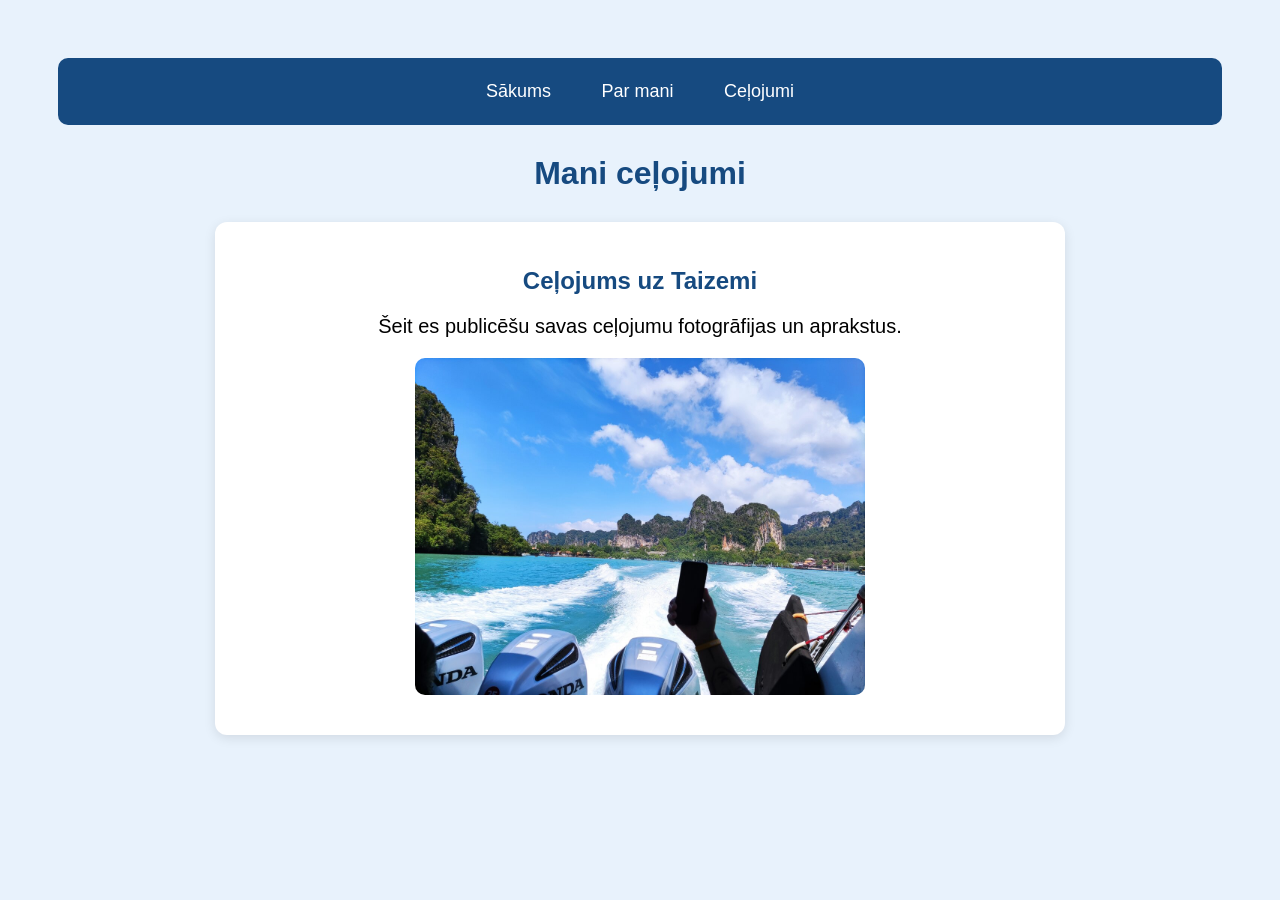
==== celojumi.html @ b7fa31da "Add initial HTML structure for travel page" ====
<!DOCTYPE html>
<html lang="lv">
<head>
    <meta charset="UTF-8">
    <meta name="viewport" content="width=device-width, initial-scale=1">
    <title>Mani ceļojumi</title>
    <link rel="stylesheet" href="style.css">
</head>
<body>

<nav>
    <a href="index.html">Sākums</a>
    <a href="index.html#par-mani">Par mani</a>
    <a href="celojumi.html">Ceļojumi</a>
</nav>

<h1>Mani ceļojumi</h1>

<section>
    <h2>Ceļojums uz Taizemi</h2>
    <p>Šeit es publicēšu savas ceļojumu fotogrāfijas un aprakstus.</p>
    <img src="foto1-mazs.jpg" alt="Ceļojuma fotogrāfija Taizemē" class="mana-foto">
</section>

</body>
</html>
---- style.css ----
body {
    font-family: Arial, sans-serif;
    background: #e8f2fc;
    text-align: center;
    padding: 50px;
}

h1 {
    color: #164a80;
}

p {
    font-size: 20px;
}

nav {
    background-color: #164a80;
    padding: 15px;
    border-radius: 10px;
    margin-bottom: 30px;
}

nav a {
    color: white;
    text-decoration: none;
    font-size: 18px;
    margin: 0 15px;
    display: inline-block;
    padding: 8px;
}

nav a:hover {
    background-color: #2874b8;
    border-radius: 5px;
}

section {
    background-color: white;
    max-width: 800px;
    margin: 30px auto;
    padding: 25px;
    border-radius: 12px;
    box-shadow: 0 3px 12px rgba(0, 0, 0, 0.1);
}

section h2 {
    color: #164a80;
}


.mana-foto {
    display: block;
    width: 100%;
    max-width: 450px;
    height: auto;
    margin: 15px auto;
    border-radius: 10px;
}
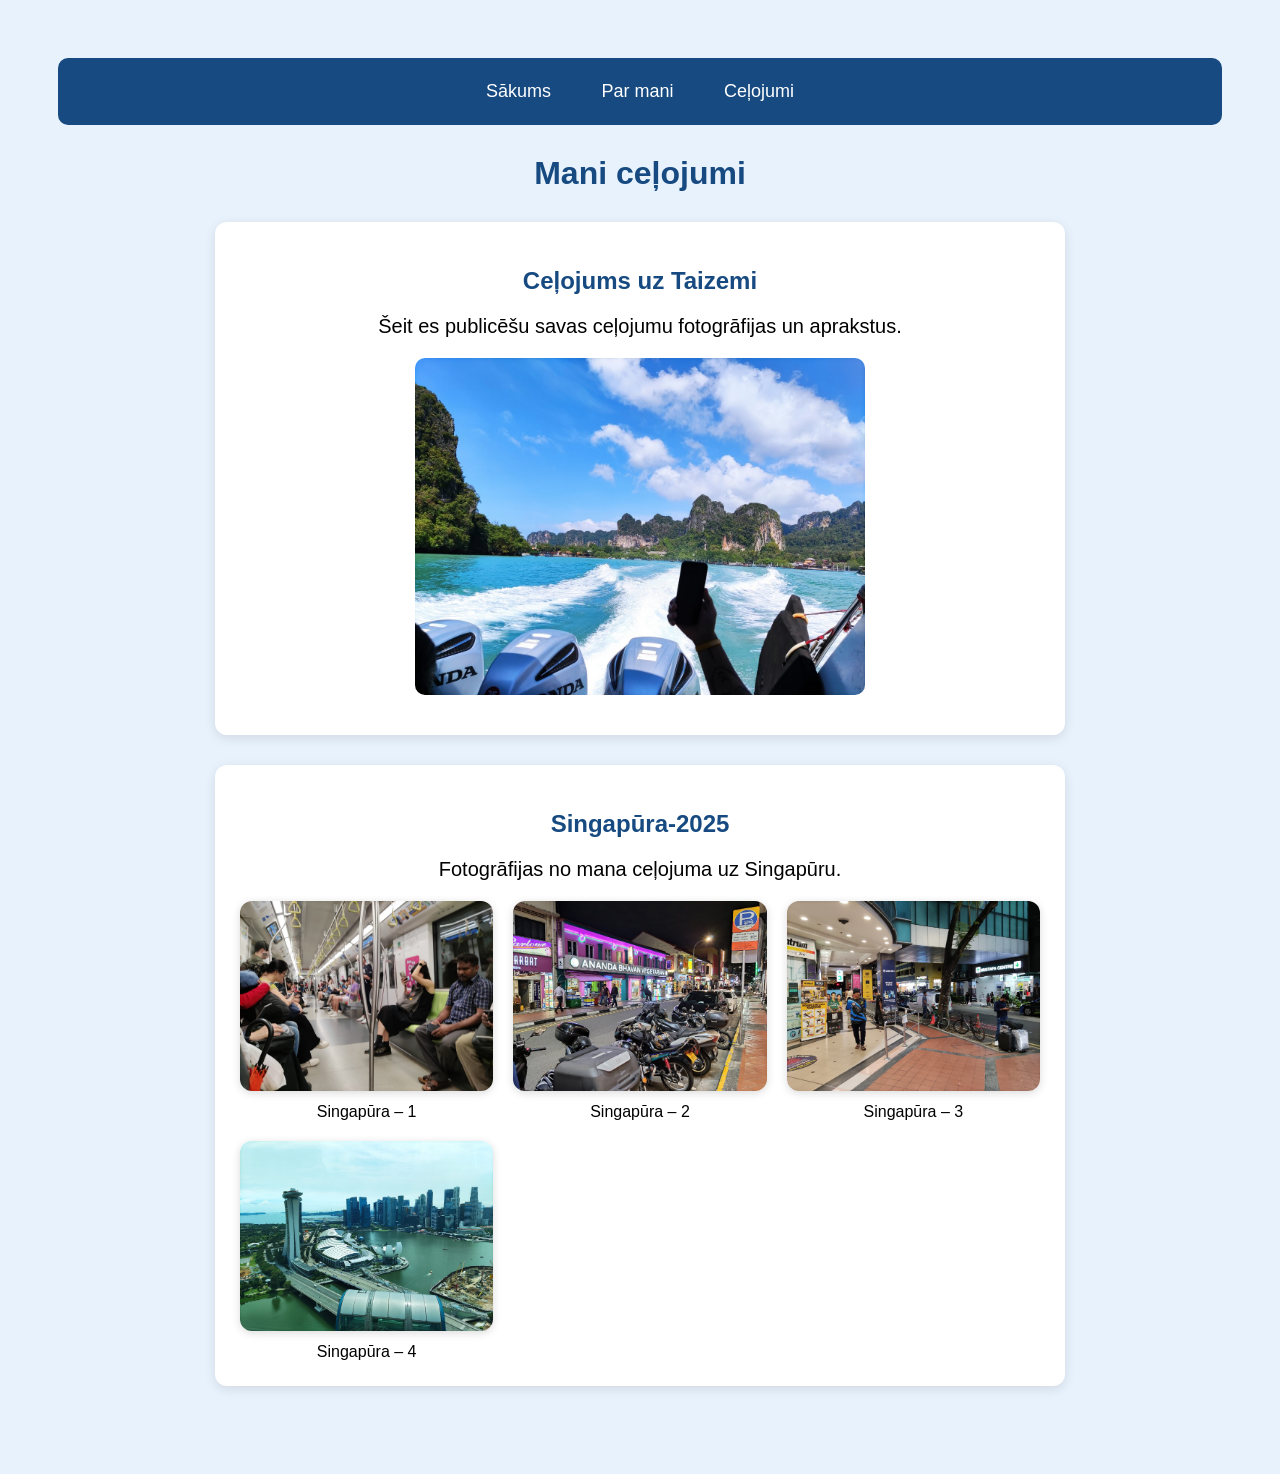
==== commit b068d21f: "Pievienota Singapūras 2025 galerija" ====
--- a/celojumi.html
+++ b/celojumi.html
@@ -23,5 +23,34 @@
     <img src="foto1-mazs.jpg" alt="Ceļojuma fotogrāfija Taizemē" class="mana-foto">
 </section>
 
+
+<section>
+    <h2>Singapūra-2025</h2>
+    <p>Fotogrāfijas no mana ceļojuma uz Singapūru.</p>
+
+    <div class="galerija">
+        <figure>
+            <img src="images/singapura-2025/1.jpg" alt="Singapūra 2025">
+            <figcaption>Singapūra – 1</figcaption>
+        </figure>
+
+        <figure>
+            <img src="images/singapura-2025/2.jpg" alt="Singapūra 2025">
+            <figcaption>Singapūra – 2</figcaption>
+        </figure>
+
+        <figure>
+            <img src="images/singapura-2025/3.jpg" alt="Singapūra 2025">
+            <figcaption>Singapūra – 3</figcaption>
+        </figure>
+
+        <figure>
+            <img src="images/singapura-2025/4.jpg" alt="Singapūra 2025">
+            <figcaption>Singapūra – 4</figcaption>
+        </figure>
+    </div>
+</section>
+
+
 </body>
 </html>
--- a/style.css
+++ b/style.css
@@ -59,3 +59,54 @@
 }
 
 
+@media (max-width: 600px) {
+    body {
+        padding: 12px;
+    }
+
+    nav {
+        padding: 10px 5px;
+    }
+
+    nav a {
+        font-size: 16px;
+        margin: 4px;
+        padding: 8px;
+    }
+
+    section {
+        padding: 15px;
+        margin: 20px auto;
+    }
+
+    h1 {
+        font-size: 26px;
+    }
+
+    p {
+        font-size: 17px;
+    }
+}
+.galerija {
+    display: grid;
+    grid-template-columns: repeat(auto-fit, minmax(220px, 1fr));
+    gap: 20px;
+    margin-top: 20px;
+}
+
+.galerija figure {
+    margin: 0;
+    text-align: center;
+}
+
+.galerija img {
+    width: 100%;
+    height: auto;
+    border-radius: 12px;
+    box-shadow: 0 2px 8px rgba(0, 0, 0, 0.15);
+}
+
+.galerija figcaption {
+    margin-top: 8px;
+    font-size: 16px;
+}
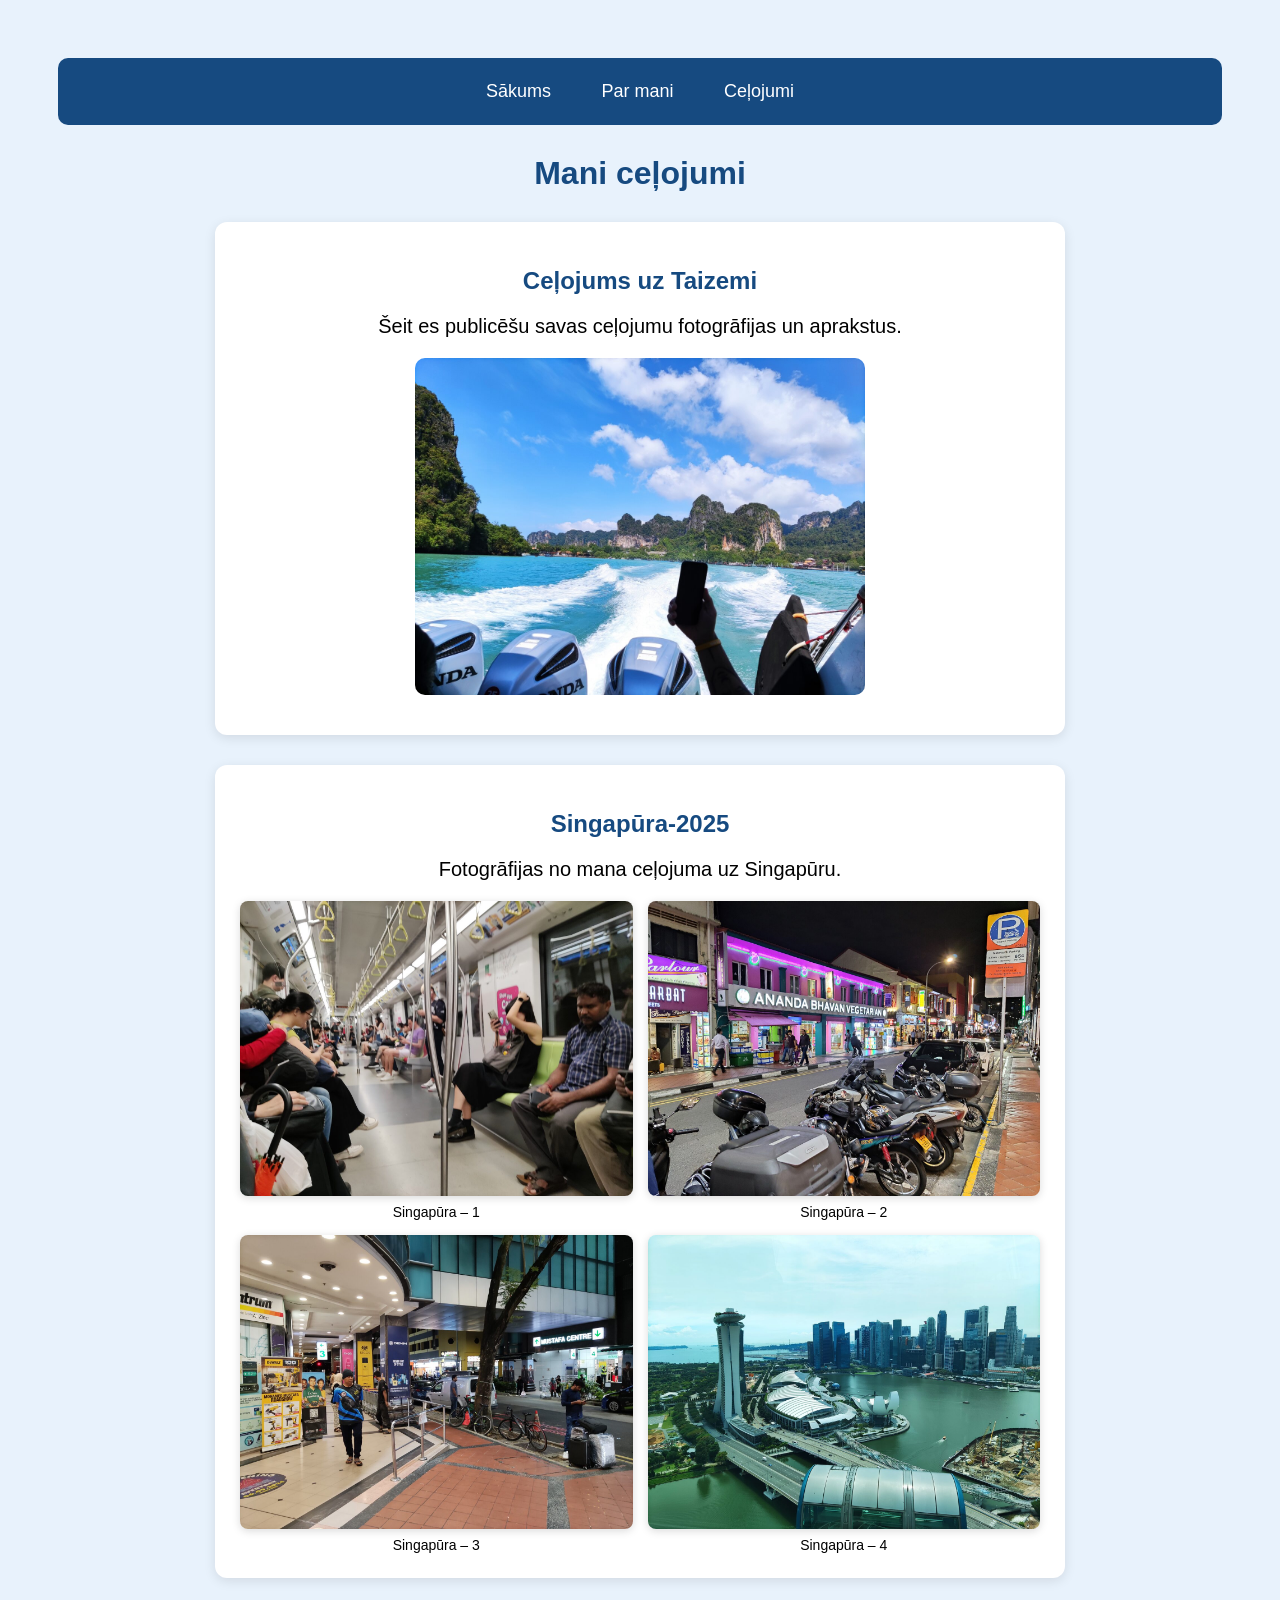
==== commit 62fdeaad: "Pievienota fotografiju palielinasana" ====
--- a/celojumi.html
+++ b/celojumi.html
@@ -51,6 +51,33 @@
     </div>
 </section>
 
+<!-- Fotogrāfijas palielināšanas logs -->
+<dialog id="foto-logs">
+    <button id="foto-aizvert" aria-label="Aizvērt">×</button>
+    <img id="lielais-foto" alt="Palielināta fotogrāfija">
+</dialog>
+
+<script>
+const logs = document.getElementById("foto-logs");
+const lielais = document.getElementById("lielais-foto");
+
+document.querySelectorAll(".galerija img").forEach(foto => {
+    foto.addEventListener("click", () => {
+        lielais.src = foto.src;
+        lielais.alt = foto.alt;
+        logs.showModal();
+    });
+});
+
+document.getElementById("foto-aizvert").addEventListener("click", () => {
+    logs.close();
+});
+
+logs.addEventListener("click", (event) => {
+    if (event.target === logs) logs.close();
+});
+</script>
+
 
 </body>
 </html>
--- a/style.css
+++ b/style.css
@@ -110,3 +110,79 @@
     margin-top: 8px;
     font-size: 16px;
 }
+
+/* Singapūras fotogalerija */
+
+.galerija {
+    display: grid;
+    grid-template-columns: repeat(2, minmax(0, 1fr));
+    gap: 15px;
+    width: 100%;
+}
+
+.galerija figure {
+    margin: 0;
+    min-width: 0;
+}
+
+.galerija img {
+    display: block;
+    width: 100%;
+    max-width: 100%;
+    height: auto;
+    border-radius: 8px;
+}
+
+.galerija figcaption {
+    margin-top: 8px;
+    font-size: 14px;
+}
+
+/* Telefoniem */
+
+@media (max-width: 600px) {
+    .galerija {
+        grid-template-columns: 1fr;
+    }
+}
+
+/* Fotogrāfiju palielināšana */
+
+.galerija img {
+    cursor: zoom-in;
+}
+
+#foto-logs {
+    position: fixed;
+    max-width: 95vw;
+    max-height: 95vh;
+    padding: 12px;
+    border: none;
+    border-radius: 10px;
+    background: white;
+}
+
+#foto-logs::backdrop {
+    background: rgba(0, 0, 0, 0.85);
+}
+
+#lielais-foto {
+    display: block;
+    max-width: 90vw;
+    max-height: 85vh;
+    width: auto;
+    height: auto;
+    object-fit: contain;
+}
+
+#foto-aizvert {
+    position: absolute;
+    top: 8px;
+    right: 8px;
+    font-size: 28px;
+    background: white;
+    border: none;
+    border-radius: 5px;
+    cursor: pointer;
+}
+
